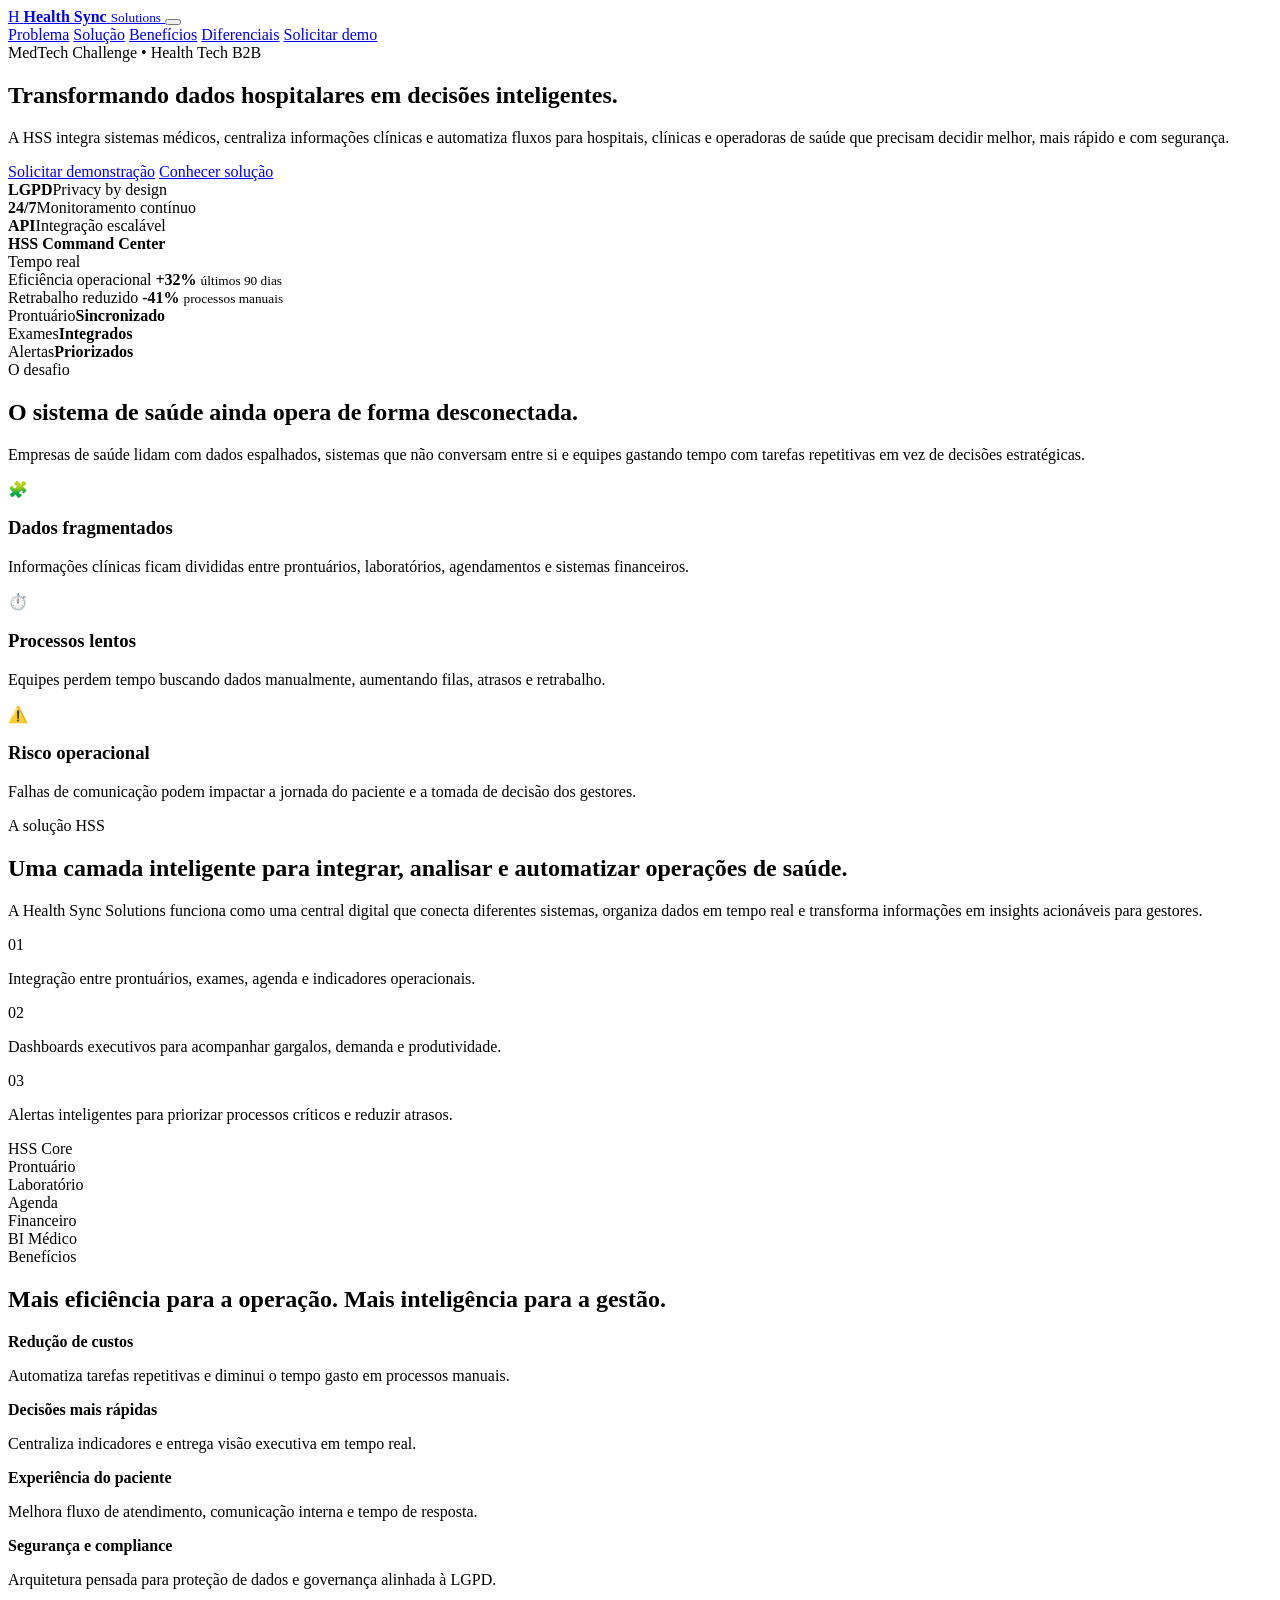
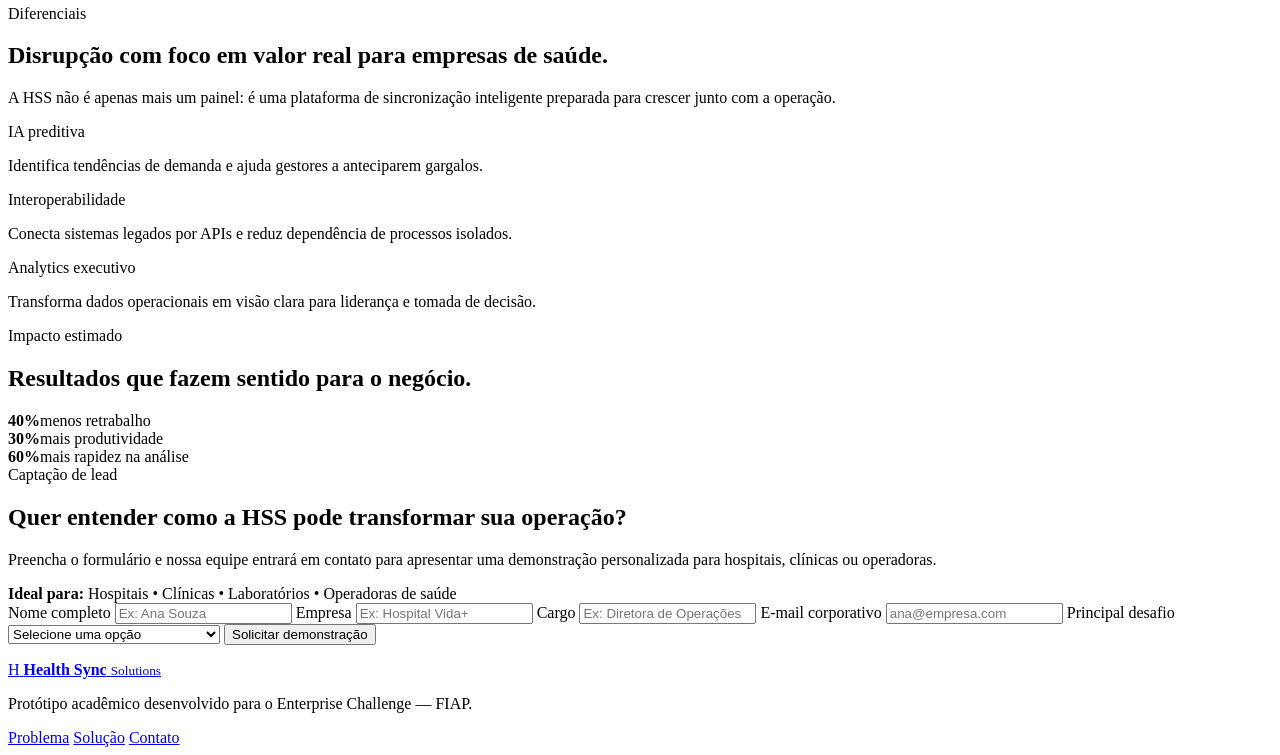
==== index.html @ 5766f13e "Add files via upload" ====
<!DOCTYPE html>
<html lang="pt-BR">
<head>
  <meta charset="UTF-8" />
  <meta name="viewport" content="width=device-width, initial-scale=1.0" />
  <title>Health Sync Solutions | Integração Inteligente para Saúde</title>
  <meta name="description" content="Landing page da Health Sync Solutions, plataforma B2B de integração inteligente de dados hospitalares." />
  <link rel="preconnect" href="https://fonts.googleapis.com">
  <link rel="preconnect" href="https://fonts.gstatic.com" crossorigin>
  <link href="https://fonts.googleapis.com/css2?family=Inter:wght@400;500;600;700;800&display=swap" rel="stylesheet">
  <link rel="stylesheet" href="styles.css" />
</head>

<body>
  <header class="header" id="topo">
    <nav class="navbar container">
      <a class="logo" href="#topo" aria-label="Health Sync Solutions">
        <span class="logo-mark">H</span>
        <span>
          <strong>Health Sync</strong>
          <small>Solutions</small>
        </span>
      </a>

      <button class="menu-button" id="menuButton" aria-label="Abrir menu" aria-expanded="false">
        <span></span><span></span><span></span>
      </button>

      <div class="nav-links" id="navLinks">
        <a href="#problema">Problema</a>
        <a href="#solucao">Solução</a>
        <a href="#beneficios">Benefícios</a>
        <a href="#diferenciais">Diferenciais</a>
        <a href="#contato" class="nav-cta">Solicitar demo</a>
      </div>
    </nav>
  </header>

  <main>
    <section class="hero section">
      <div class="container hero-grid">
        <div class="hero-content reveal">
          <span class="eyebrow">MedTech Challenge • Health Tech B2B</span>
          <h1>Transformando dados hospitalares em decisões inteligentes.</h1>
          <p>
            A HSS integra sistemas médicos, centraliza informações clínicas e automatiza fluxos
            para hospitais, clínicas e operadoras de saúde que precisam decidir melhor, mais rápido
            e com segurança.
          </p>

          <div class="hero-actions">
            <a href="#contato" class="btn btn-primary">Solicitar demonstração</a>
            <a href="#solucao" class="btn btn-secondary">Conhecer solução</a>
          </div>

          <div class="trust-row" aria-label="Indicadores de confiança">
            <div><strong>LGPD</strong><span>Privacy by design</span></div>
            <div><strong>24/7</strong><span>Monitoramento contínuo</span></div>
            <div><strong>API</strong><span>Integração escalável</span></div>
          </div>
        </div>

        <div class="dashboard-card reveal">
          <div class="dashboard-header">
            <div>
              <span class="status-dot"></span>
              <strong>HSS Command Center</strong>
            </div>
            <span class="badge">Tempo real</span>
          </div>

          <div class="metric-grid">
            <article>
              <span>Eficiência operacional</span>
              <strong>+32%</strong>
              <small>últimos 90 dias</small>
            </article>
            <article>
              <span>Retrabalho reduzido</span>
              <strong>-41%</strong>
              <small>processos manuais</small>
            </article>
          </div>

          <div class="chart">
            <span style="height: 45%"></span>
            <span style="height: 62%"></span>
            <span style="height: 50%"></span>
            <span style="height: 76%"></span>
            <span style="height: 68%"></span>
            <span style="height: 88%"></span>
            <span style="height: 95%"></span>
          </div>

          <div class="patient-flow">
            <div><span>Prontuário</span><strong>Sincronizado</strong></div>
            <div><span>Exames</span><strong>Integrados</strong></div>
            <div><span>Alertas</span><strong>Priorizados</strong></div>
          </div>
        </div>
      </div>
    </section>

    <section class="section problem" id="problema">
      <div class="container">
        <div class="section-title reveal">
          <span class="eyebrow">O desafio</span>
          <h2>O sistema de saúde ainda opera de forma desconectada.</h2>
          <p>
            Empresas de saúde lidam com dados espalhados, sistemas que não conversam entre si
            e equipes gastando tempo com tarefas repetitivas em vez de decisões estratégicas.
          </p>
        </div>

        <div class="cards-grid">
          <article class="card reveal">
            <span class="icon">🧩</span>
            <h3>Dados fragmentados</h3>
            <p>Informações clínicas ficam divididas entre prontuários, laboratórios, agendamentos e sistemas financeiros.</p>
          </article>
          <article class="card reveal">
            <span class="icon">⏱️</span>
            <h3>Processos lentos</h3>
            <p>Equipes perdem tempo buscando dados manualmente, aumentando filas, atrasos e retrabalho.</p>
          </article>
          <article class="card reveal">
            <span class="icon">⚠️</span>
            <h3>Risco operacional</h3>
            <p>Falhas de comunicação podem impactar a jornada do paciente e a tomada de decisão dos gestores.</p>
          </article>
        </div>
      </div>
    </section>

    <section class="section solution" id="solucao">
      <div class="container split">
        <div class="reveal">
          <span class="eyebrow">A solução HSS</span>
          <h2>Uma camada inteligente para integrar, analisar e automatizar operações de saúde.</h2>
          <p>
            A Health Sync Solutions funciona como uma central digital que conecta diferentes sistemas,
            organiza dados em tempo real e transforma informações em insights acionáveis para gestores.
          </p>

          <div class="feature-list">
            <div><span>01</span><p>Integração entre prontuários, exames, agenda e indicadores operacionais.</p></div>
            <div><span>02</span><p>Dashboards executivos para acompanhar gargalos, demanda e produtividade.</p></div>
            <div><span>03</span><p>Alertas inteligentes para priorizar processos críticos e reduzir atrasos.</p></div>
          </div>
        </div>

        <div class="system-map reveal">
          <div class="node center">HSS Core</div>
          <div class="node">Prontuário</div>
          <div class="node">Laboratório</div>
          <div class="node">Agenda</div>
          <div class="node">Financeiro</div>
          <div class="node">BI Médico</div>
        </div>
      </div>
    </section>

    <section class="section benefits" id="beneficios">
      <div class="container">
        <div class="section-title reveal">
          <span class="eyebrow">Benefícios</span>
          <h2>Mais eficiência para a operação. Mais inteligência para a gestão.</h2>
        </div>

        <div class="benefit-grid">
          <article class="benefit reveal">
            <strong>Redução de custos</strong>
            <p>Automatiza tarefas repetitivas e diminui o tempo gasto em processos manuais.</p>
          </article>
          <article class="benefit reveal">
            <strong>Decisões mais rápidas</strong>
            <p>Centraliza indicadores e entrega visão executiva em tempo real.</p>
          </article>
          <article class="benefit reveal">
            <strong>Experiência do paciente</strong>
            <p>Melhora fluxo de atendimento, comunicação interna e tempo de resposta.</p>
          </article>
          <article class="benefit reveal">
            <strong>Segurança e compliance</strong>
            <p>Arquitetura pensada para proteção de dados e governança alinhada à LGPD.</p>
          </article>
        </div>
      </div>
    </section>

    <section class="section differentials" id="diferenciais">
      <div class="container">
        <div class="section-title reveal">
          <span class="eyebrow">Diferenciais</span>
          <h2>Disrupção com foco em valor real para empresas de saúde.</h2>
          <p>
            A HSS não é apenas mais um painel: é uma plataforma de sincronização inteligente
            preparada para crescer junto com a operação.
          </p>
        </div>

        <div class="timeline">
          <div class="timeline-item reveal">
            <span>IA preditiva</span>
            <p>Identifica tendências de demanda e ajuda gestores a anteciparem gargalos.</p>
          </div>
          <div class="timeline-item reveal">
            <span>Interoperabilidade</span>
            <p>Conecta sistemas legados por APIs e reduz dependência de processos isolados.</p>
          </div>
          <div class="timeline-item reveal">
            <span>Analytics executivo</span>
            <p>Transforma dados operacionais em visão clara para liderança e tomada de decisão.</p>
          </div>
        </div>
      </div>
    </section>

    <section class="section impact">
      <div class="container impact-box reveal">
        <div>
          <span class="eyebrow">Impacto estimado</span>
          <h2>Resultados que fazem sentido para o negócio.</h2>
        </div>
        <div class="impact-numbers">
          <div><strong>40%</strong><span>menos retrabalho</span></div>
          <div><strong>30%</strong><span>mais produtividade</span></div>
          <div><strong>60%</strong><span>mais rapidez na análise</span></div>
        </div>
      </div>
    </section>

    <section class="section contact" id="contato">
      <div class="container contact-grid">
        <div class="reveal">
          <span class="eyebrow">Captação de lead</span>
          <h2>Quer entender como a HSS pode transformar sua operação?</h2>
          <p>
            Preencha o formulário e nossa equipe entrará em contato para apresentar uma demonstração
            personalizada para hospitais, clínicas ou operadoras.
          </p>

          <div class="contact-note">
            <strong>Ideal para:</strong>
            <span>Hospitais • Clínicas • Laboratórios • Operadoras de saúde</span>
          </div>
        </div>

        <form class="lead-form reveal" id="leadForm">
          <label>
            Nome completo
            <input type="text" name="nome" placeholder="Ex: Ana Souza" required>
          </label>

          <label>
            Empresa
            <input type="text" name="empresa" placeholder="Ex: Hospital Vida+" required>
          </label>

          <label>
            Cargo
            <input type="text" name="cargo" placeholder="Ex: Diretora de Operações" required>
          </label>

          <label>
            E-mail corporativo
            <input type="email" name="email" placeholder="ana@empresa.com" required>
          </label>

          <label>
            Principal desafio
            <select name="desafio" required>
              <option value="">Selecione uma opção</option>
              <option>Integrar sistemas</option>
              <option>Reduzir retrabalho</option>
              <option>Melhorar indicadores</option>
              <option>Aumentar eficiência operacional</option>
            </select>
          </label>

          <button type="submit" class="btn btn-primary form-button">Solicitar demonstração</button>
          <p class="form-feedback" id="formFeedback" role="status"></p>
        </form>
      </div>
    </section>
  </main>

  <footer class="footer">
    <div class="container footer-grid">
      <a class="logo" href="#topo">
        <span class="logo-mark">H</span>
        <span>
          <strong>Health Sync</strong>
          <small>Solutions</small>
        </span>
      </a>
      <p>Protótipo acadêmico desenvolvido para o Enterprise Challenge — FIAP.</p>
      <div class="footer-links">
        <a href="#problema">Problema</a>
        <a href="#solucao">Solução</a>
        <a href="#contato">Contato</a>
      </div>
    </div>
  </footer>

  <script src="script.js"></script>
</body>
</html>
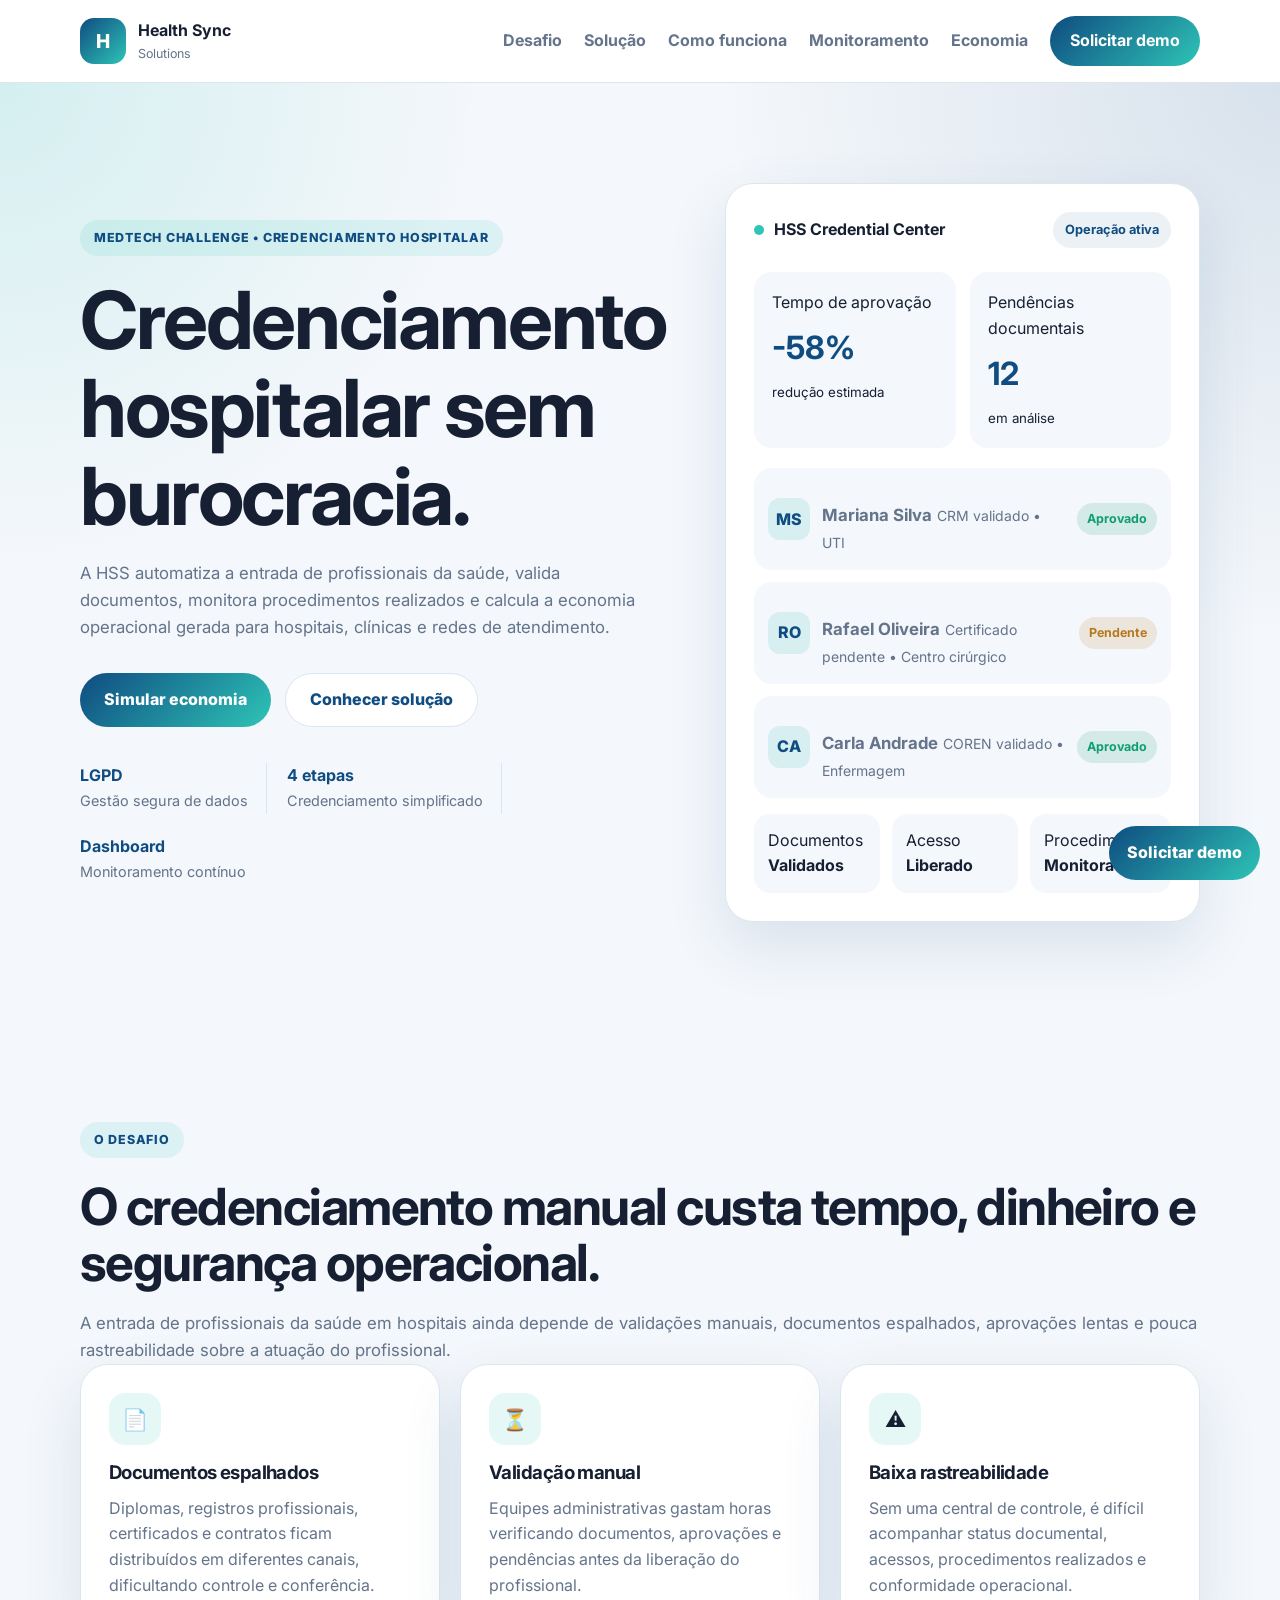
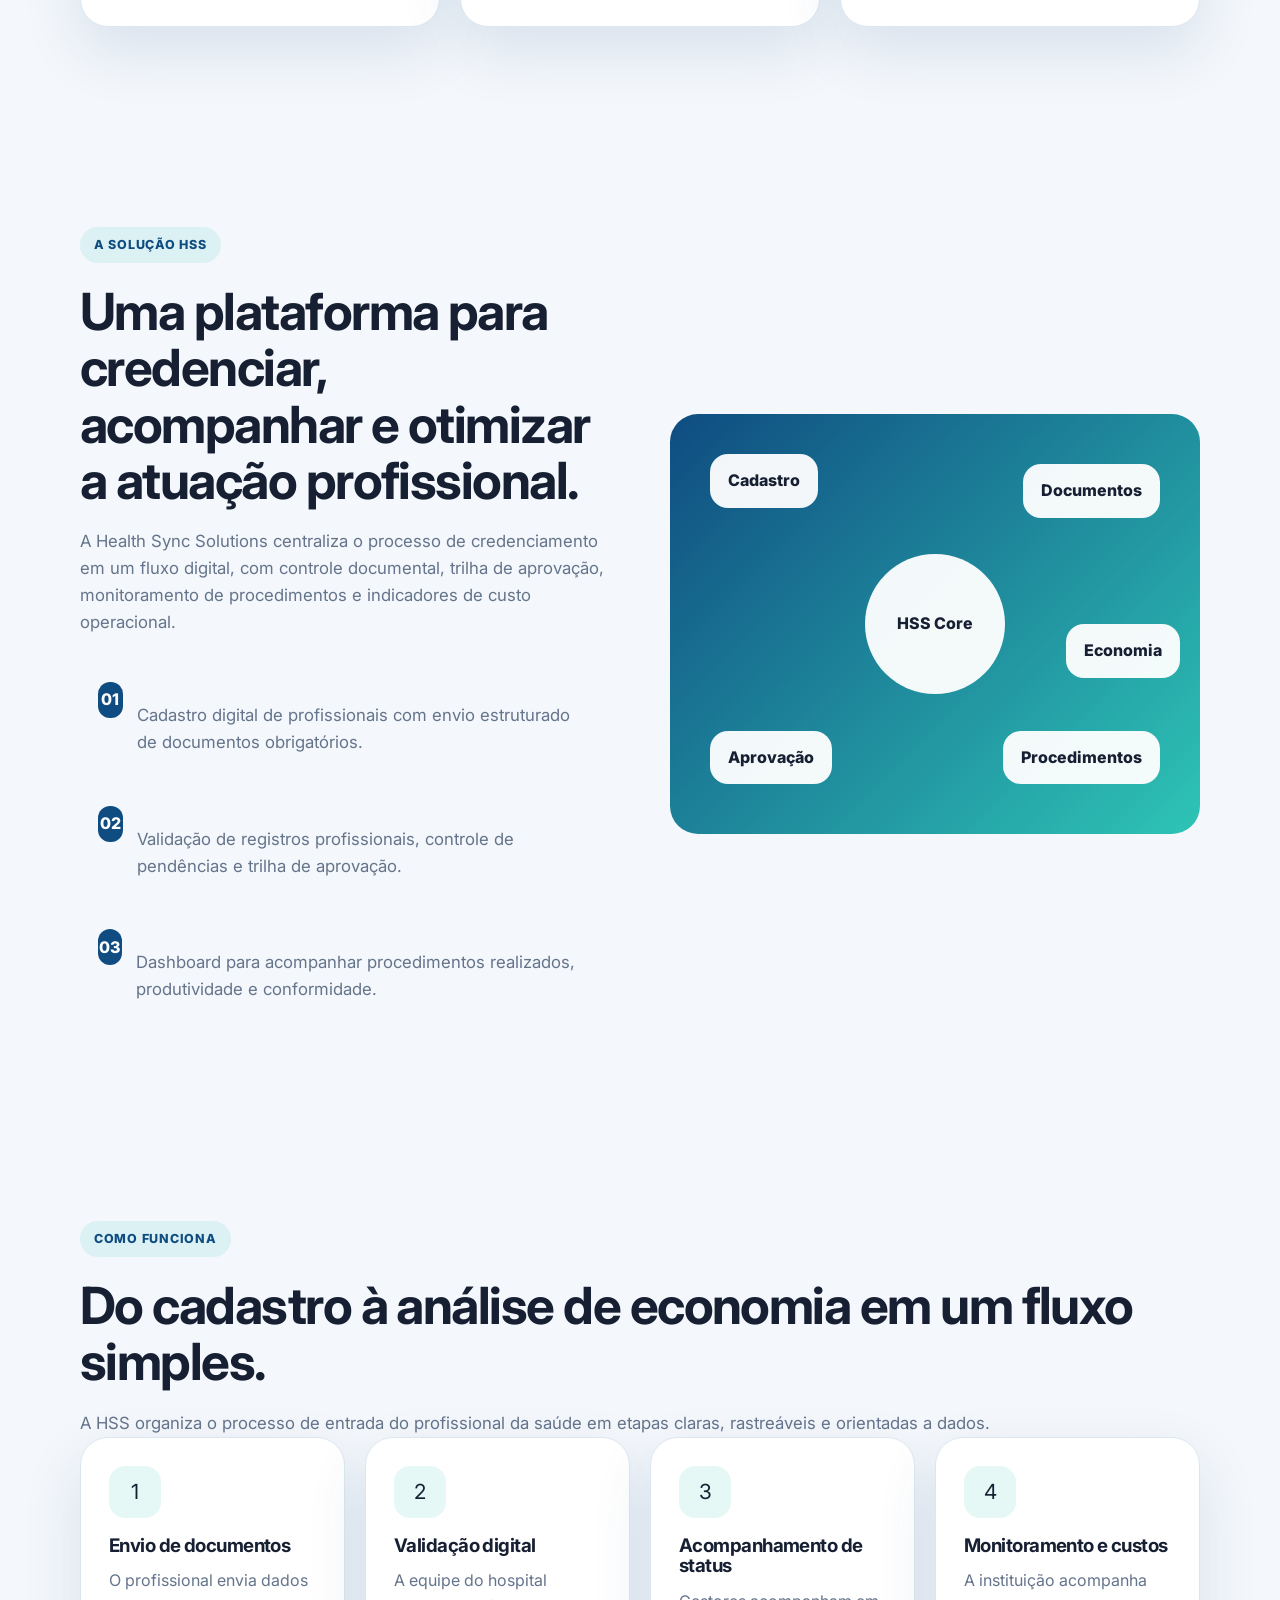
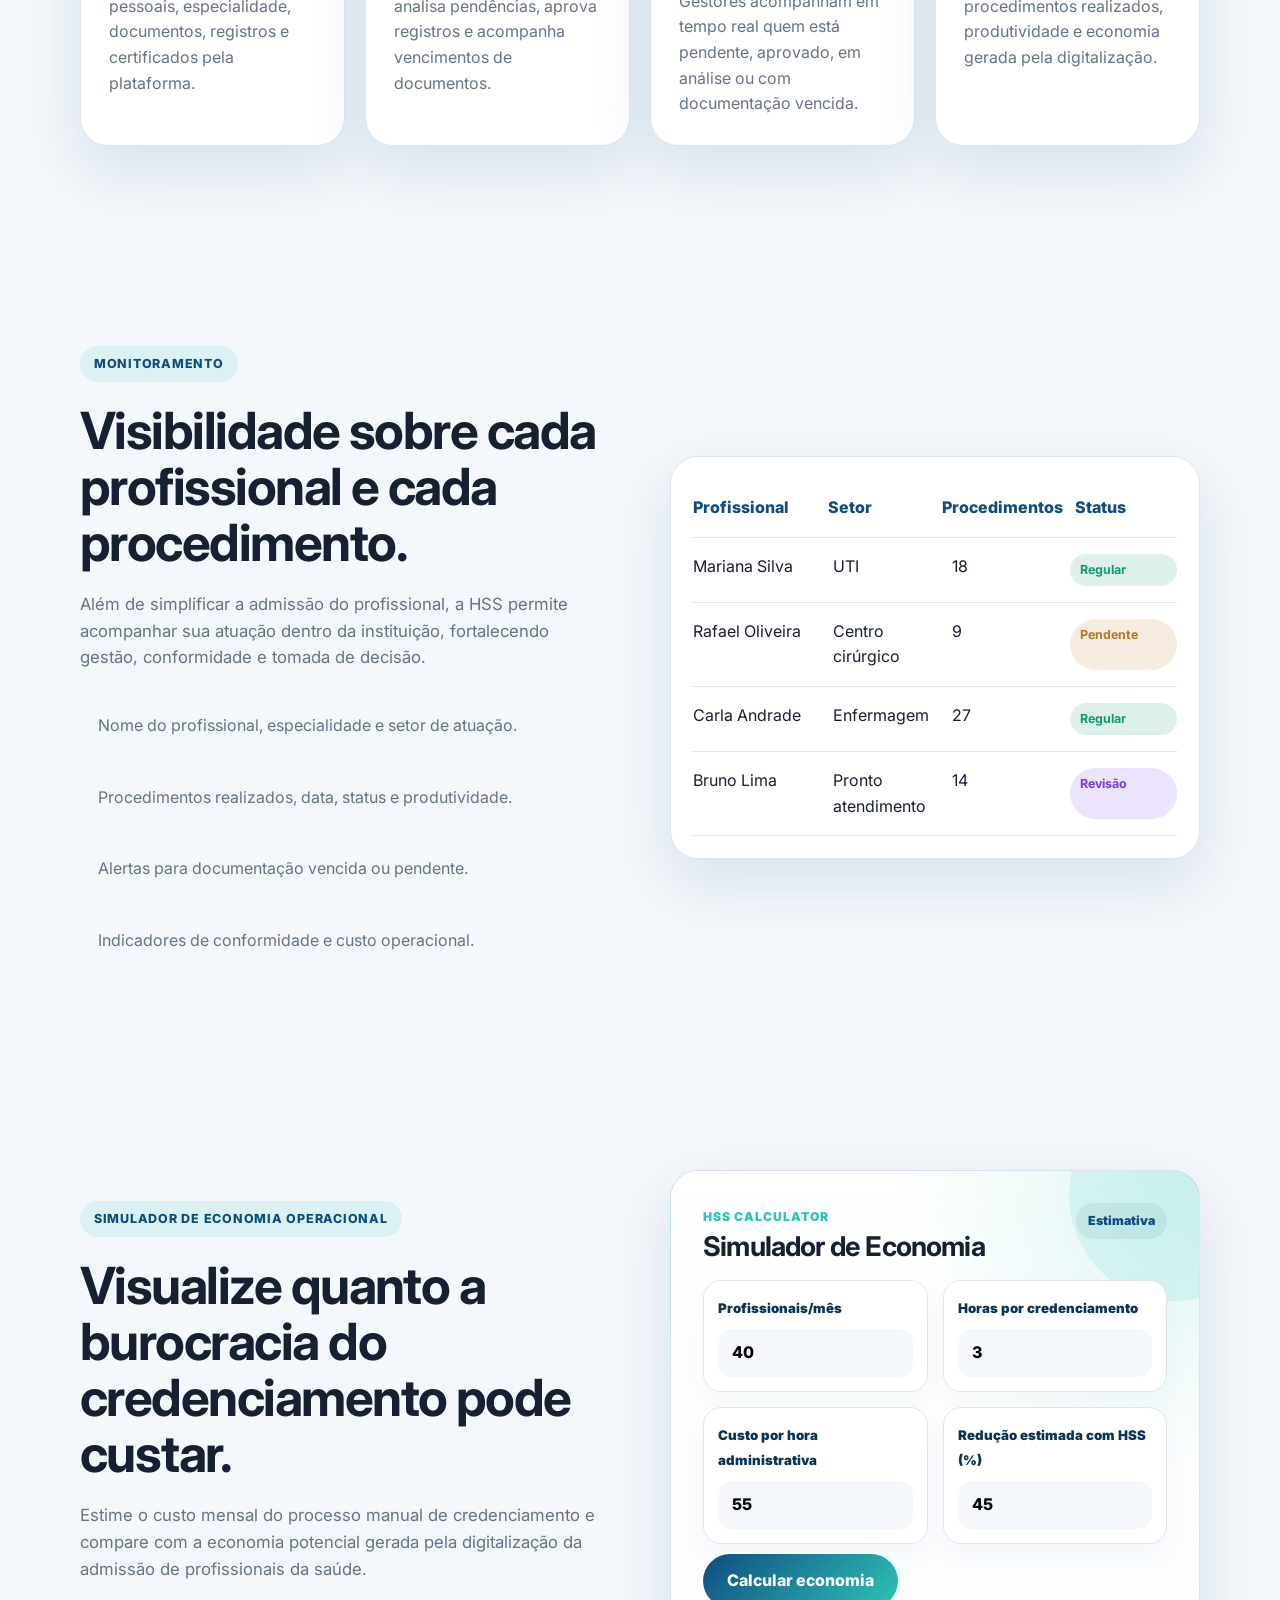
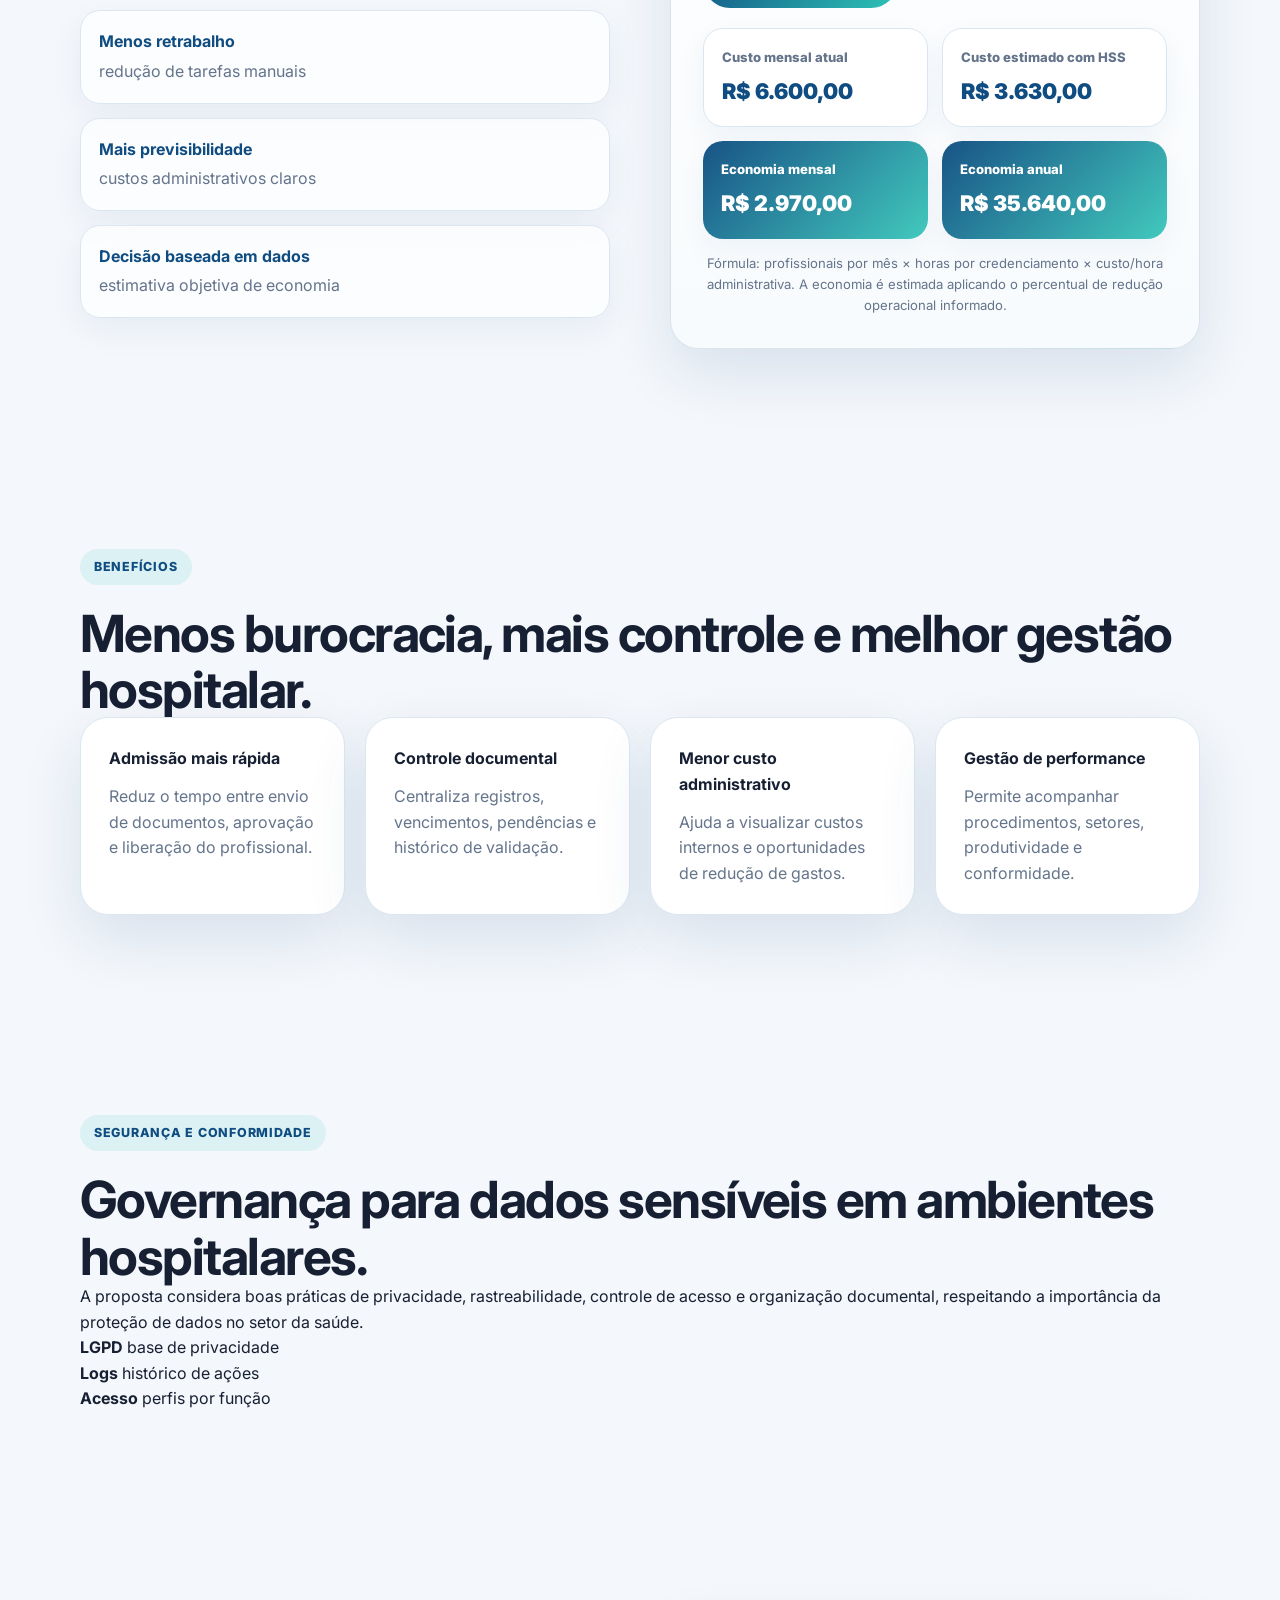
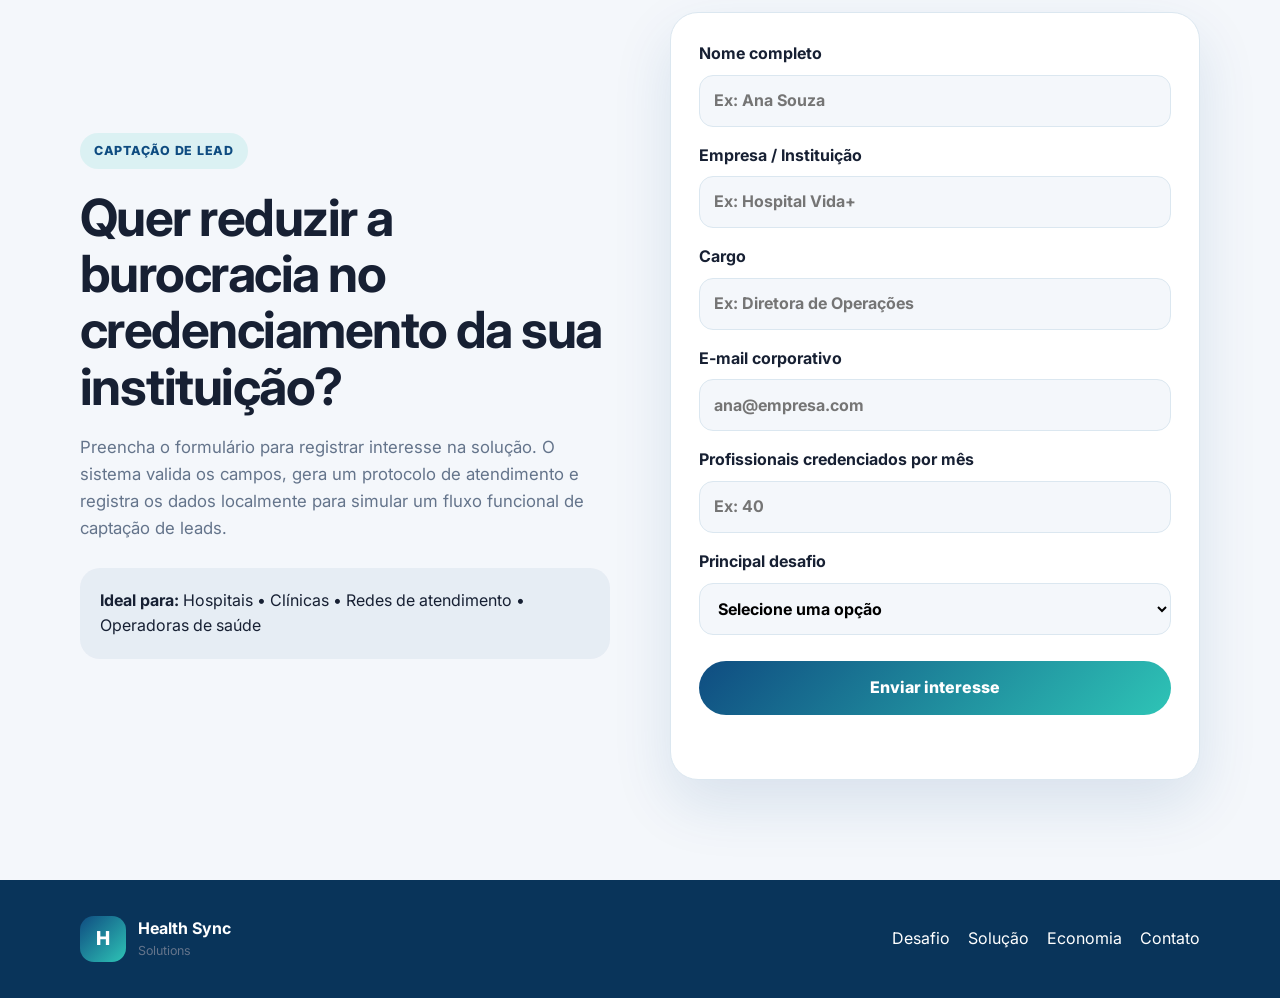
==== commit 09caf8d1: "Add files via upload" ====
--- a/index.html
+++ b/index.html
@@ -3,283 +3,610 @@
 <head>
   <meta charset="UTF-8" />
   <meta name="viewport" content="width=device-width, initial-scale=1.0" />
-  <title>Health Sync Solutions | Integração Inteligente para Saúde</title>
-  <meta name="description" content="Landing page da Health Sync Solutions, plataforma B2B de integração inteligente de dados hospitalares." />
-  <link rel="preconnect" href="https://fonts.googleapis.com">
-  <link rel="preconnect" href="https://fonts.gstatic.com" crossorigin>
-  <link href="https://fonts.googleapis.com/css2?family=Inter:wght@400;500;600;700;800&display=swap" rel="stylesheet">
-  <link rel="stylesheet" href="styles.css" />
+
+  <title>Health Sync Solutions | Credenciamento Hospitalar Inteligente</title>
+
+  <meta
+    name="description"
+    content="A HSS automatiza o credenciamento de profissionais da saúde, valida documentos, monitora procedimentos e reduz custos operacionais para hospitais e clínicas."
+  />
+
+  <link rel="preconnect" href="https://fonts.googleapis.com" />
+  <link rel="preconnect" href="https://fonts.gstatic.com" crossorigin />
+
+  <link
+    href="https://fonts.googleapis.com/css2?family=Inter:wght@400;500;600;700;800&display=swap"
+    rel="stylesheet"
+  />
+
+  <link rel="stylesheet" href="./styles.css" />
 </head>
 
 <body>
+  
   <header class="header" id="topo">
-    <nav class="navbar container">
-      <a class="logo" href="#topo" aria-label="Health Sync Solutions">
-        <span class="logo-mark">H</span>
+    <nav class="navbar container" aria-label="Navegação principal">
+      <a class="logo" href="#topo" aria-label="Health Sync Solutions - início">
+        <span class="logo-mark" aria-hidden="true">H</span>
         <span>
           <strong>Health Sync</strong>
           <small>Solutions</small>
         </span>
       </a>
 
-      <button class="menu-button" id="menuButton" aria-label="Abrir menu" aria-expanded="false">
-        <span></span><span></span><span></span>
+      <button
+        class="menu-button"
+        id="menuButton"
+        aria-label="Abrir menu de navegação"
+        aria-expanded="false"
+        aria-controls="navLinks"
+      >
+        <span></span>
+        <span></span>
+        <span></span>
       </button>
 
       <div class="nav-links" id="navLinks">
-        <a href="#problema">Problema</a>
+        <a href="#desafio">Desafio</a>
         <a href="#solucao">Solução</a>
-        <a href="#beneficios">Benefícios</a>
-        <a href="#diferenciais">Diferenciais</a>
+        <a href="#funcionamento">Como funciona</a>
+        <a href="#monitoramento">Monitoramento</a>
+        <a href="#economia">Economia</a>
         <a href="#contato" class="nav-cta">Solicitar demo</a>
       </div>
     </nav>
   </header>
 
-  <main>
-    <section class="hero section">
+  <main id="conteudo">
+    <section class="hero section" aria-labelledby="hero-title">
       <div class="container hero-grid">
         <div class="hero-content reveal">
-          <span class="eyebrow">MedTech Challenge • Health Tech B2B</span>
-          <h1>Transformando dados hospitalares em decisões inteligentes.</h1>
-          <p>
-            A HSS integra sistemas médicos, centraliza informações clínicas e automatiza fluxos
-            para hospitais, clínicas e operadoras de saúde que precisam decidir melhor, mais rápido
-            e com segurança.
+          <span class="eyebrow">MedTech Challenge • Credenciamento Hospitalar</span>
+
+          <h1 id="hero-title">Credenciamento hospitalar sem burocracia.</h1>
+
+          <p>
+            A HSS automatiza a entrada de profissionais da saúde, valida documentos,
+            monitora procedimentos realizados e calcula a economia operacional gerada
+            para hospitais, clínicas e redes de atendimento.
           </p>
 
           <div class="hero-actions">
-            <a href="#contato" class="btn btn-primary">Solicitar demonstração</a>
+            <a href="#economia" class="btn btn-primary">Simular economia</a>
             <a href="#solucao" class="btn btn-secondary">Conhecer solução</a>
           </div>
 
-          <div class="trust-row" aria-label="Indicadores de confiança">
-            <div><strong>LGPD</strong><span>Privacy by design</span></div>
-            <div><strong>24/7</strong><span>Monitoramento contínuo</span></div>
-            <div><strong>API</strong><span>Integração escalável</span></div>
-          </div>
-        </div>
-
-        <div class="dashboard-card reveal">
+          <div class="trust-row" aria-label="Principais pilares da solução">
+            <div>
+              <strong>LGPD</strong>
+              <span>Gestão segura de dados</span>
+            </div>
+
+            <div>
+              <strong>4 etapas</strong>
+              <span>Credenciamento simplificado</span>
+            </div>
+
+            <div>
+              <strong>Dashboard</strong>
+              <span>Monitoramento contínuo</span>
+            </div>
+          </div>
+        </div>
+
+        <aside class="dashboard-card reveal" aria-label="Painel demonstrativo da plataforma HSS">
           <div class="dashboard-header">
             <div>
-              <span class="status-dot"></span>
-              <strong>HSS Command Center</strong>
-            </div>
-            <span class="badge">Tempo real</span>
+              <span class="status-dot" aria-hidden="true"></span>
+              <strong>HSS Credential Center</strong>
+            </div>
+
+            <span class="badge">Operação ativa</span>
           </div>
 
           <div class="metric-grid">
             <article>
-              <span>Eficiência operacional</span>
-              <strong>+32%</strong>
-              <small>últimos 90 dias</small>
+              <span>Tempo de aprovação</span>
+              <strong>-58%</strong>
+              <small>redução estimada</small>
             </article>
+
             <article>
-              <span>Retrabalho reduzido</span>
-              <strong>-41%</strong>
-              <small>processos manuais</small>
+              <span>Pendências documentais</span>
+              <strong>12</strong>
+              <small>em análise</small>
             </article>
           </div>
 
-          <div class="chart">
-            <span style="height: 45%"></span>
-            <span style="height: 62%"></span>
-            <span style="height: 50%"></span>
-            <span style="height: 76%"></span>
-            <span style="height: 68%"></span>
-            <span style="height: 88%"></span>
-            <span style="height: 95%"></span>
+          <div class="credential-list" aria-label="Status de credenciamento">
+            <div>
+              <span class="avatar">MS</span>
+              <p>
+                <strong>Mariana Silva</strong>
+                <small>CRM validado • UTI</small>
+              </p>
+              <b class="status approved">Aprovado</b>
+            </div>
+
+            <div>
+              <span class="avatar">RO</span>
+              <p>
+                <strong>Rafael Oliveira</strong>
+                <small>Certificado pendente • Centro cirúrgico</small>
+              </p>
+              <b class="status pending">Pendente</b>
+            </div>
+
+            <div>
+              <span class="avatar">CA</span>
+              <p>
+                <strong>Carla Andrade</strong>
+                <small>COREN validado • Enfermagem</small>
+              </p>
+              <b class="status approved">Aprovado</b>
+            </div>
           </div>
 
           <div class="patient-flow">
-            <div><span>Prontuário</span><strong>Sincronizado</strong></div>
-            <div><span>Exames</span><strong>Integrados</strong></div>
-            <div><span>Alertas</span><strong>Priorizados</strong></div>
-          </div>
-        </div>
-      </div>
-    </section>
-
-    <section class="section problem" id="problema">
+            <div>
+              <span>Documentos</span>
+              <strong>Validados</strong>
+            </div>
+
+            <div>
+              <span>Acesso</span>
+              <strong>Liberado</strong>
+            </div>
+
+            <div>
+              <span>Procedimentos</span>
+              <strong>Monitorados</strong>
+            </div>
+          </div>
+        </aside>
+      </div>
+    </section>
+
+    <section class="section problem" id="desafio" aria-labelledby="desafio-title">
       <div class="container">
         <div class="section-title reveal">
           <span class="eyebrow">O desafio</span>
-          <h2>O sistema de saúde ainda opera de forma desconectada.</h2>
-          <p>
-            Empresas de saúde lidam com dados espalhados, sistemas que não conversam entre si
-            e equipes gastando tempo com tarefas repetitivas em vez de decisões estratégicas.
+
+          <h2 id="desafio-title">
+            O credenciamento manual custa tempo, dinheiro e segurança operacional.
+          </h2>
+
+          <p>
+            A entrada de profissionais da saúde em hospitais ainda depende de validações
+            manuais, documentos espalhados, aprovações lentas e pouca rastreabilidade
+            sobre a atuação do profissional.
           </p>
         </div>
 
         <div class="cards-grid">
           <article class="card reveal">
-            <span class="icon">🧩</span>
-            <h3>Dados fragmentados</h3>
-            <p>Informações clínicas ficam divididas entre prontuários, laboratórios, agendamentos e sistemas financeiros.</p>
-          </article>
+            <span class="icon" aria-hidden="true">📄</span>
+            <h3>Documentos espalhados</h3>
+            <p>
+              Diplomas, registros profissionais, certificados e contratos ficam distribuídos
+              em diferentes canais, dificultando controle e conferência.
+            </p>
+          </article>
+
           <article class="card reveal">
-            <span class="icon">⏱️</span>
-            <h3>Processos lentos</h3>
-            <p>Equipes perdem tempo buscando dados manualmente, aumentando filas, atrasos e retrabalho.</p>
-          </article>
+            <span class="icon" aria-hidden="true">⏳</span>
+            <h3>Validação manual</h3>
+            <p>
+              Equipes administrativas gastam horas verificando documentos, aprovações e
+              pendências antes da liberação do profissional.
+            </p>
+          </article>
+
           <article class="card reveal">
-            <span class="icon">⚠️</span>
-            <h3>Risco operacional</h3>
-            <p>Falhas de comunicação podem impactar a jornada do paciente e a tomada de decisão dos gestores.</p>
-          </article>
-        </div>
-      </div>
-    </section>
-
-    <section class="section solution" id="solucao">
+            <span class="icon" aria-hidden="true">⚠️</span>
+            <h3>Baixa rastreabilidade</h3>
+            <p>
+              Sem uma central de controle, é difícil acompanhar status documental,
+              acessos, procedimentos realizados e conformidade operacional.
+            </p>
+          </article>
+        </div>
+      </div>
+    </section>
+
+    <section class="section solution" id="solucao" aria-labelledby="solucao-title">
       <div class="container split">
         <div class="reveal">
           <span class="eyebrow">A solução HSS</span>
-          <h2>Uma camada inteligente para integrar, analisar e automatizar operações de saúde.</h2>
-          <p>
-            A Health Sync Solutions funciona como uma central digital que conecta diferentes sistemas,
-            organiza dados em tempo real e transforma informações em insights acionáveis para gestores.
+
+          <h2 id="solucao-title">
+            Uma plataforma para credenciar, acompanhar e otimizar a atuação profissional.
+          </h2>
+
+          <p>
+            A Health Sync Solutions centraliza o processo de credenciamento em um fluxo
+            digital, com controle documental, trilha de aprovação, monitoramento de
+            procedimentos e indicadores de custo operacional.
           </p>
 
           <div class="feature-list">
-            <div><span>01</span><p>Integração entre prontuários, exames, agenda e indicadores operacionais.</p></div>
-            <div><span>02</span><p>Dashboards executivos para acompanhar gargalos, demanda e produtividade.</p></div>
-            <div><span>03</span><p>Alertas inteligentes para priorizar processos críticos e reduzir atrasos.</p></div>
-          </div>
-        </div>
-
-        <div class="system-map reveal">
+            <div>
+              <span>01</span>
+              <p>Cadastro digital de profissionais com envio estruturado de documentos obrigatórios.</p>
+            </div>
+
+            <div>
+              <span>02</span>
+              <p>Validação de registros profissionais, controle de pendências e trilha de aprovação.</p>
+            </div>
+
+            <div>
+              <span>03</span>
+              <p>Dashboard para acompanhar procedimentos realizados, produtividade e conformidade.</p>
+            </div>
+          </div>
+        </div>
+
+        <div class="system-map reveal" aria-label="Mapa visual dos módulos da plataforma">
           <div class="node center">HSS Core</div>
-          <div class="node">Prontuário</div>
-          <div class="node">Laboratório</div>
-          <div class="node">Agenda</div>
-          <div class="node">Financeiro</div>
-          <div class="node">BI Médico</div>
-        </div>
-      </div>
-    </section>
-
-    <section class="section benefits" id="beneficios">
+          <div class="node">Cadastro</div>
+          <div class="node">Documentos</div>
+          <div class="node">Aprovação</div>
+          <div class="node">Procedimentos</div>
+          <div class="node">Economia</div>
+        </div>
+      </div>
+    </section>
+
+    <section class="section how" id="funcionamento" aria-labelledby="funcionamento-title">
+      <div class="container">
+        <div class="section-title reveal">
+          <span class="eyebrow">Como funciona</span>
+
+          <h2 id="funcionamento-title">
+            Do cadastro à análise de economia em um fluxo simples.
+          </h2>
+
+          <p>
+            A HSS organiza o processo de entrada do profissional da saúde em etapas claras,
+            rastreáveis e orientadas a dados.
+          </p>
+        </div>
+
+        <div class="steps-grid">
+          <article class="step reveal">
+            <span>1</span>
+            <h3>Envio de documentos</h3>
+            <p>
+              O profissional envia dados pessoais, especialidade, documentos, registros
+              e certificados pela plataforma.
+            </p>
+          </article>
+
+          <article class="step reveal">
+            <span>2</span>
+            <h3>Validação digital</h3>
+            <p>
+              A equipe do hospital analisa pendências, aprova registros e acompanha
+              vencimentos de documentos.
+            </p>
+          </article>
+
+          <article class="step reveal">
+            <span>3</span>
+            <h3>Acompanhamento de status</h3>
+            <p>
+              Gestores acompanham em tempo real quem está pendente, aprovado, em análise
+              ou com documentação vencida.
+            </p>
+          </article>
+
+          <article class="step reveal">
+            <span>4</span>
+            <h3>Monitoramento e custos</h3>
+            <p>
+              A instituição acompanha procedimentos realizados, produtividade e economia
+              gerada pela digitalização.
+            </p>
+          </article>
+        </div>
+      </div>
+    </section>
+
+    <section class="section monitoring" id="monitoramento" aria-labelledby="monitoramento-title">
+      <div class="container monitoring-grid">
+        <div class="reveal">
+          <span class="eyebrow">Monitoramento</span>
+
+          <h2 id="monitoramento-title">
+            Visibilidade sobre cada profissional e cada procedimento.
+          </h2>
+
+          <p>
+            Além de simplificar a admissão do profissional, a HSS permite acompanhar sua
+            atuação dentro da instituição, fortalecendo gestão, conformidade e tomada de decisão.
+          </p>
+
+          <ul class="check-list">
+            <li>Nome do profissional, especialidade e setor de atuação.</li>
+            <li>Procedimentos realizados, data, status e produtividade.</li>
+            <li>Alertas para documentação vencida ou pendente.</li>
+            <li>Indicadores de conformidade e custo operacional.</li>
+          </ul>
+        </div>
+
+        <div class="procedure-table reveal" role="region" aria-label="Tabela demonstrativa de procedimentos monitorados">
+          <div class="table-row table-head">
+            <span>Profissional</span>
+            <span>Setor</span>
+            <span>Procedimentos</span>
+            <span>Status</span>
+          </div>
+
+          <div class="table-row">
+            <span>Mariana Silva</span>
+            <span>UTI</span>
+            <span>18</span>
+            <b class="status approved">Regular</b>
+          </div>
+
+          <div class="table-row">
+            <span>Rafael Oliveira</span>
+            <span>Centro cirúrgico</span>
+            <span>9</span>
+            <b class="status pending">Pendente</b>
+          </div>
+
+          <div class="table-row">
+            <span>Carla Andrade</span>
+            <span>Enfermagem</span>
+            <span>27</span>
+            <b class="status approved">Regular</b>
+          </div>
+
+          <div class="table-row">
+            <span>Bruno Lima</span>
+            <span>Pronto atendimento</span>
+            <span>14</span>
+            <b class="status review">Revisão</b>
+          </div>
+        </div>
+      </div>
+    </section>
+
+    <section class="section economy" id="economia" aria-labelledby="economia-title">
+      <div class="container economy-grid">
+        <div class="economy-content reveal">
+          <span class="eyebrow">Simulador de economia operacional</span>
+
+          <h2 id="economia-title">
+            Visualize quanto a burocracia do credenciamento pode custar.
+          </h2>
+
+          <p>
+            Estime o custo mensal do processo manual de credenciamento e compare com a
+            economia potencial gerada pela digitalização da admissão de profissionais da saúde.
+          </p>
+
+          <div class="economy-highlights">
+            <div>
+              <strong>Menos retrabalho</strong>
+              <span>redução de tarefas manuais</span>
+            </div>
+
+            <div>
+              <strong>Mais previsibilidade</strong>
+              <span>custos administrativos claros</span>
+            </div>
+
+            <div>
+              <strong>Decisão baseada em dados</strong>
+              <span>estimativa objetiva de economia</span>
+            </div>
+          </div>
+        </div>
+
+        <form
+          class="calculator-card premium-calculator reveal"
+          id="calculatorForm"
+          aria-label="Simulador de economia operacional"
+        >
+          <div class="calculator-header">
+            <div>
+              <span class="calculator-kicker">HSS Calculator</span>
+              <h3>Simulador de Economia</h3>
+            </div>
+
+            <span class="calculator-badge">Estimativa</span>
+          </div>
+
+          <div class="calculator-grid">
+            <label for="professionals">
+              <span>Profissionais/mês</span>
+              <input type="number" id="professionals" min="1" value="40" required />
+            </label>
+
+            <label for="hours">
+              <span>Horas por credenciamento</span>
+              <input type="number" id="hours" min="1" step="0.5" value="3" required />
+            </label>
+
+            <label for="hourCost">
+              <span>Custo por hora administrativa</span>
+              <input type="number" id="hourCost" min="1" step="1" value="55" required />
+            </label>
+
+            <label for="reduction">
+              <span>Redução estimada com HSS (%)</span>
+              <input type="number" id="reduction" min="1" max="90" value="45" required />
+            </label>
+          </div>
+
+          <button type="submit" class="btn btn-primary form-button">
+            Calcular economia
+          </button>
+
+          <div class="results" id="calculatorResults" aria-live="polite">
+            <div class="result-card">
+              <span>Custo mensal atual</span>
+              <strong id="currentCost">R$ 6.600,00</strong>
+            </div>
+
+            <div class="result-card">
+              <span>Custo estimado com HSS</span>
+              <strong id="newCost">R$ 3.630,00</strong>
+            </div>
+
+            <div class="result-card highlight-result">
+              <span>Economia mensal</span>
+              <strong id="monthlySaving">R$ 2.970,00</strong>
+            </div>
+
+            <div class="result-card highlight-result">
+              <span>Economia anual</span>
+              <strong id="annualSaving">R$ 35.640,00</strong>
+            </div>
+          </div>
+
+          <p class="calculator-note">
+            Fórmula: profissionais por mês × horas por credenciamento × custo/hora administrativa.
+            A economia é estimada aplicando o percentual de redução operacional informado.
+          </p>
+        </form>
+      </div>
+    </section>
+
+    <section class="section benefits" id="beneficios" aria-labelledby="beneficios-title">
       <div class="container">
         <div class="section-title reveal">
           <span class="eyebrow">Benefícios</span>
-          <h2>Mais eficiência para a operação. Mais inteligência para a gestão.</h2>
+
+          <h2 id="beneficios-title">
+            Menos burocracia, mais controle e melhor gestão hospitalar.
+          </h2>
         </div>
 
         <div class="benefit-grid">
           <article class="benefit reveal">
-            <strong>Redução de custos</strong>
-            <p>Automatiza tarefas repetitivas e diminui o tempo gasto em processos manuais.</p>
-          </article>
+            <strong>Admissão mais rápida</strong>
+            <p>Reduz o tempo entre envio de documentos, aprovação e liberação do profissional.</p>
+          </article>
+
           <article class="benefit reveal">
-            <strong>Decisões mais rápidas</strong>
-            <p>Centraliza indicadores e entrega visão executiva em tempo real.</p>
-          </article>
+            <strong>Controle documental</strong>
+            <p>Centraliza registros, vencimentos, pendências e histórico de validação.</p>
+          </article>
+
           <article class="benefit reveal">
-            <strong>Experiência do paciente</strong>
-            <p>Melhora fluxo de atendimento, comunicação interna e tempo de resposta.</p>
-          </article>
+            <strong>Menor custo administrativo</strong>
+            <p>Ajuda a visualizar custos internos e oportunidades de redução de gastos.</p>
+          </article>
+
           <article class="benefit reveal">
-            <strong>Segurança e compliance</strong>
-            <p>Arquitetura pensada para proteção de dados e governança alinhada à LGPD.</p>
-          </article>
-        </div>
-      </div>
-    </section>
-
-    <section class="section differentials" id="diferenciais">
-      <div class="container">
-        <div class="section-title reveal">
-          <span class="eyebrow">Diferenciais</span>
-          <h2>Disrupção com foco em valor real para empresas de saúde.</h2>
-          <p>
-            A HSS não é apenas mais um painel: é uma plataforma de sincronização inteligente
-            preparada para crescer junto com a operação.
-          </p>
-        </div>
-
-        <div class="timeline">
-          <div class="timeline-item reveal">
-            <span>IA preditiva</span>
-            <p>Identifica tendências de demanda e ajuda gestores a anteciparem gargalos.</p>
-          </div>
-          <div class="timeline-item reveal">
-            <span>Interoperabilidade</span>
-            <p>Conecta sistemas legados por APIs e reduz dependência de processos isolados.</p>
-          </div>
-          <div class="timeline-item reveal">
-            <span>Analytics executivo</span>
-            <p>Transforma dados operacionais em visão clara para liderança e tomada de decisão.</p>
-          </div>
-        </div>
-      </div>
-    </section>
-
-    <section class="section impact">
+            <strong>Gestão de performance</strong>
+            <p>Permite acompanhar procedimentos, setores, produtividade e conformidade.</p>
+          </article>
+        </div>
+      </div>
+    </section>
+
+    <section class="section security" aria-labelledby="security-title">
       <div class="container impact-box reveal">
         <div>
-          <span class="eyebrow">Impacto estimado</span>
-          <h2>Resultados que fazem sentido para o negócio.</h2>
-        </div>
+          <span class="eyebrow">Segurança e conformidade</span>
+
+          <h2 id="security-title">
+            Governança para dados sensíveis em ambientes hospitalares.
+          </h2>
+
+          <p>
+            A proposta considera boas práticas de privacidade, rastreabilidade, controle de acesso
+            e organização documental, respeitando a importância da proteção de dados no setor da saúde.
+          </p>
+        </div>
+
         <div class="impact-numbers">
-          <div><strong>40%</strong><span>menos retrabalho</span></div>
-          <div><strong>30%</strong><span>mais produtividade</span></div>
-          <div><strong>60%</strong><span>mais rapidez na análise</span></div>
-        </div>
-      </div>
-    </section>
-
-    <section class="section contact" id="contato">
+          <div>
+            <strong>LGPD</strong>
+            <span>base de privacidade</span>
+          </div>
+
+          <div>
+            <strong>Logs</strong>
+            <span>histórico de ações</span>
+          </div>
+
+          <div>
+            <strong>Acesso</strong>
+            <span>perfis por função</span>
+          </div>
+        </div>
+      </div>
+    </section>
+
+    <section class="section contact" id="contato" aria-labelledby="contato-title">
       <div class="container contact-grid">
         <div class="reveal">
           <span class="eyebrow">Captação de lead</span>
-          <h2>Quer entender como a HSS pode transformar sua operação?</h2>
-          <p>
-            Preencha o formulário e nossa equipe entrará em contato para apresentar uma demonstração
-            personalizada para hospitais, clínicas ou operadoras.
+
+          <h2 id="contato-title">
+            Quer reduzir a burocracia no credenciamento da sua instituição?
+          </h2>
+
+          <p>
+            Preencha o formulário para registrar interesse na solução. O sistema valida os campos,
+            gera um protocolo de atendimento e registra os dados localmente para simular um fluxo
+            funcional de captação de leads.
           </p>
 
           <div class="contact-note">
             <strong>Ideal para:</strong>
-            <span>Hospitais • Clínicas • Laboratórios • Operadoras de saúde</span>
-          </div>
-        </div>
-
-        <form class="lead-form reveal" id="leadForm">
-          <label>
+            <span>Hospitais • Clínicas • Redes de atendimento • Operadoras de saúde</span>
+          </div>
+        </div>
+
+        <form class="lead-form reveal" id="leadForm" novalidate>
+          <label for="name">
             Nome completo
-            <input type="text" name="nome" placeholder="Ex: Ana Souza" required>
+            <input type="text" id="name" name="nome" placeholder="Ex: Ana Souza" required />
           </label>
 
-          <label>
-            Empresa
-            <input type="text" name="empresa" placeholder="Ex: Hospital Vida+" required>
+          <label for="company">
+            Empresa / Instituição
+            <input type="text" id="company" name="empresa" placeholder="Ex: Hospital Vida+" required />
           </label>
 
-          <label>
+          <label for="role">
             Cargo
-            <input type="text" name="cargo" placeholder="Ex: Diretora de Operações" required>
+            <input type="text" id="role" name="cargo" placeholder="Ex: Diretora de Operações" required />
           </label>
 
-          <label>
+          <label for="email">
             E-mail corporativo
-            <input type="email" name="email" placeholder="ana@empresa.com" required>
+            <input type="email" id="email" name="email" placeholder="ana@empresa.com" required />
           </label>
 
-          <label>
+          <label for="monthly">
+            Profissionais credenciados por mês
+            <input type="number" id="monthly" name="profissionais" min="1" placeholder="Ex: 40" required />
+          </label>
+
+          <label for="challenge">
             Principal desafio
-            <select name="desafio" required>
+            <select id="challenge" name="desafio" required>
               <option value="">Selecione uma opção</option>
-              <option>Integrar sistemas</option>
-              <option>Reduzir retrabalho</option>
-              <option>Melhorar indicadores</option>
-              <option>Aumentar eficiência operacional</option>
+              <option>Reduzir burocracia</option>
+              <option>Validar documentos</option>
+              <option>Monitorar procedimentos</option>
+              <option>Calcular custos de credenciamento</option>
             </select>
           </label>
 
-          <button type="submit" class="btn btn-primary form-button">Solicitar demonstração</button>
-          <p class="form-feedback" id="formFeedback" role="status"></p>
+          <button type="submit" class="btn btn-primary form-button">
+            Enviar interesse
+          </button>
+
+          <p class="form-feedback" id="formFeedback" role="status" aria-live="polite"></p>
         </form>
       </div>
     </section>
@@ -287,22 +614,27 @@
 
   <footer class="footer">
     <div class="container footer-grid">
-      <a class="logo" href="#topo">
-        <span class="logo-mark">H</span>
+      <a class="logo" href="#topo" aria-label="Health Sync Solutions - início">
+        <span class="logo-mark" aria-hidden="true">H</span>
         <span>
           <strong>Health Sync</strong>
           <small>Solutions</small>
         </span>
       </a>
-      <p>Protótipo acadêmico desenvolvido para o Enterprise Challenge — FIAP.</p>
+
       <div class="footer-links">
-        <a href="#problema">Problema</a>
+        <a href="#desafio">Desafio</a>
         <a href="#solucao">Solução</a>
+        <a href="#economia">Economia</a>
         <a href="#contato">Contato</a>
       </div>
     </div>
   </footer>
 
-  <script src="script.js"></script>
+  <a href="#contato" class="floating-cta" aria-label="Solicitar demonstração">
+    Solicitar demo
+  </a>
+
+  <script src="./script.js"></script>
 </body>
-</html>
+</html>
--- a/styles.css
+++ b/styles.css
@@ -0,0 +1,902 @@
+:root {
+  --primary: #0f4c81;
+  --primary-dark: #09345a;
+  --secondary: #2ec4b6;
+  --accent: #7c3aed;
+  --bg: #f4f7fb;
+  --surface: #ffffff;
+  --text: #172033;
+  --muted: #64748b;
+  --border: #dbe7f0;
+  --success: #0f9f6e;
+  --warning: #b7791f;
+  --danger: #b42318;
+  --shadow: 0 24px 60px rgba(15, 76, 129, 0.12);
+  --radius: 28px;
+}
+
+* {
+  margin: 0;
+  padding: 0;
+  box-sizing: border-box;
+}
+
+html {
+  scroll-behavior: smooth;
+  scroll-padding-top: 90px;
+}
+
+body {
+  font-family: "Inter", sans-serif;
+  background: var(--bg);
+  color: var(--text);
+  line-height: 1.6;
+}
+
+a {
+  text-decoration: none;
+  color: inherit;
+}
+
+button,
+input,
+select {
+  font: inherit;
+}
+
+.container {
+  width: min(1120px, calc(100% - 40px));
+  margin: 0 auto;
+}
+
+.section {
+  padding: 100px 0;
+}
+
+.skip-link {
+  position: absolute;
+  left: -9999px;
+}
+
+.skip-link:focus {
+  left: 20px;
+  top: 20px;
+  background: var(--primary);
+  color: #fff;
+  padding: 12px 16px;
+  border-radius: 10px;
+  z-index: 999;
+}
+
+.header {
+  position: sticky;
+  top: 0;
+  z-index: 100;
+  background: rgba(255,255,255,0.92);
+  backdrop-filter: blur(12px);
+  border-bottom: 1px solid var(--border);
+}
+
+.navbar {
+  min-height: 82px;
+  display: flex;
+  align-items: center;
+  justify-content: space-between;
+}
+
+.logo {
+  display: flex;
+  align-items: center;
+  gap: 12px;
+}
+
+.logo-mark {
+  width: 46px;
+  height: 46px;
+  border-radius: 14px;
+  background: linear-gradient(135deg, var(--primary), var(--secondary));
+  display: grid;
+  place-items: center;
+  color: #fff;
+  font-weight: 800;
+  font-size: 1.2rem;
+}
+
+.logo small {
+  display: block;
+  color: var(--muted);
+  font-size: 0.78rem;
+}
+
+.nav-links {
+  display: flex;
+  align-items: center;
+  gap: 22px;
+  font-weight: 700;
+  color: var(--muted);
+}
+
+.nav-links a:hover {
+  color: var(--primary);
+}
+
+.nav-cta {
+  background: linear-gradient(135deg, var(--primary), var(--secondary));
+  color: #fff !important;
+  padding: 12px 20px;
+  border-radius: 999px;
+}
+
+.menu-button {
+  display: none;
+  width: 44px;
+  height: 44px;
+  border: none;
+  background: #fff;
+  border-radius: 12px;
+  cursor: pointer;
+}
+
+.menu-button span {
+  display: block;
+  width: 20px;
+  height: 2px;
+  background: var(--primary);
+  margin: 5px auto;
+}
+
+.hero {
+  min-height: calc(100vh - 82px);
+  display: flex;
+  align-items: center;
+  background:
+    radial-gradient(circle at top left, rgba(46,196,182,0.16), transparent 30%),
+    radial-gradient(circle at top right, rgba(15,76,129,0.12), transparent 35%);
+}
+
+.hero-grid,
+.split,
+.monitoring-grid,
+.contact-grid,
+.economy-grid {
+  display: grid;
+  grid-template-columns: 1fr 1fr;
+  gap: 60px;
+  align-items: center;
+}
+
+.eyebrow {
+  display: inline-block;
+  background: rgba(46,196,182,0.12);
+  color: var(--primary);
+  padding: 8px 14px;
+  border-radius: 999px;
+  font-size: 0.78rem;
+  font-weight: 800;
+  margin-bottom: 20px;
+  text-transform: uppercase;
+  letter-spacing: 0.06em;
+}
+
+h1,
+h2,
+h3 {
+  line-height: 1.1;
+  letter-spacing: -0.03em;
+}
+
+h1 {
+  font-size: clamp(3rem, 7vw, 5rem);
+}
+
+h2 {
+  font-size: clamp(2rem, 4vw, 3.3rem);
+}
+
+.hero p,
+.section-title p,
+.split p,
+.monitoring p,
+.contact p,
+.economy-content p {
+  margin-top: 20px;
+  color: var(--muted);
+  font-size: 1.05rem;
+}
+
+.hero-actions {
+  display: flex;
+  flex-wrap: wrap;
+  gap: 14px;
+  margin-top: 32px;
+}
+
+.btn {
+  min-height: 54px;
+  padding: 0 24px;
+  border-radius: 999px;
+  border: none;
+  font-weight: 800;
+  cursor: pointer;
+  display: inline-flex;
+  align-items: center;
+  justify-content: center;
+}
+
+.btn-primary {
+  background: linear-gradient(135deg, var(--primary), var(--secondary));
+  color: #fff;
+}
+
+.btn-secondary {
+  background: #fff;
+  border: 1px solid var(--border);
+  color: var(--primary);
+}
+
+.trust-row {
+  display: flex;
+  gap: 20px;
+  margin-top: 36px;
+  flex-wrap: wrap;
+}
+
+.trust-row div {
+  padding-right: 18px;
+  border-right: 1px solid var(--border);
+}
+
+.trust-row div:last-child {
+  border-right: none;
+}
+
+.trust-row strong {
+  display: block;
+  color: var(--primary);
+}
+
+.trust-row span {
+  color: var(--muted);
+  font-size: 0.9rem;
+}
+
+.dashboard-card,
+.card,
+.step,
+.benefit,
+.lead-form,
+.calculator-card,
+.procedure-table {
+  background: #fff;
+  border-radius: var(--radius);
+  border: 1px solid var(--border);
+  box-shadow: var(--shadow);
+}
+
+.dashboard-card {
+  padding: 28px;
+}
+
+.dashboard-header {
+  display: flex;
+  justify-content: space-between;
+  align-items: center;
+}
+
+.dashboard-header div {
+  display: flex;
+  align-items: center;
+  gap: 10px;
+}
+
+.status-dot {
+  width: 10px;
+  height: 10px;
+  background: var(--secondary);
+  border-radius: 50%;
+}
+
+.badge {
+  background: rgba(15,76,129,0.08);
+  color: var(--primary);
+  padding: 8px 12px;
+  border-radius: 999px;
+  font-size: 0.8rem;
+  font-weight: 700;
+}
+
+.metric-grid {
+  display: grid;
+  grid-template-columns: 1fr 1fr;
+  gap: 14px;
+  margin-top: 24px;
+}
+
+.metric-grid article {
+  padding: 18px;
+  background: var(--bg);
+  border-radius: 18px;
+}
+
+.metric-grid strong {
+  display: block;
+  font-size: 2rem;
+  color: var(--primary);
+  margin: 6px 0;
+}
+
+.credential-list {
+  margin-top: 20px;
+  display: grid;
+  gap: 12px;
+}
+
+.credential-list > div {
+  display: grid;
+  grid-template-columns: auto 1fr auto;
+  gap: 12px;
+  align-items: center;
+  padding: 14px;
+  border-radius: 18px;
+  background: var(--bg);
+}
+
+.avatar {
+  width: 42px;
+  height: 42px;
+  border-radius: 12px;
+  background: rgba(46,196,182,0.15);
+  display: grid;
+  place-items: center;
+  font-weight: 800;
+  color: var(--primary);
+}
+
+.credential-list small {
+  color: var(--muted);
+}
+
+.status {
+  padding: 6px 10px;
+  border-radius: 999px;
+  font-size: 0.78rem;
+}
+
+.approved {
+  background: rgba(15,159,110,0.14);
+  color: var(--success);
+}
+
+.pending {
+  background: rgba(183,121,31,0.14);
+  color: var(--warning);
+}
+
+.review {
+  background: rgba(124,58,237,0.14);
+  color: var(--accent);
+}
+
+.patient-flow {
+  margin-top: 16px;
+  display: grid;
+  grid-template-columns: repeat(3, 1fr);
+  gap: 12px;
+}
+
+.patient-flow div {
+  padding: 14px;
+  background: var(--bg);
+  border-radius: 16px;
+}
+
+.cards-grid,
+.steps-grid,
+.benefit-grid {
+  display: grid;
+  gap: 20px;
+}
+
+.cards-grid {
+  grid-template-columns: repeat(3, 1fr);
+}
+
+.steps-grid {
+  grid-template-columns: repeat(4, 1fr);
+}
+
+.benefit-grid {
+  grid-template-columns: repeat(4, 1fr);
+}
+
+.card,
+.step,
+.benefit {
+  padding: 28px;
+}
+
+.icon,
+.step span {
+  width: 52px;
+  height: 52px;
+  border-radius: 16px;
+  background: rgba(46,196,182,0.12);
+  display: grid;
+  place-items: center;
+  margin-bottom: 18px;
+  font-size: 1.3rem;
+}
+
+.card p,
+.step p,
+.benefit p {
+  margin-top: 12px;
+  color: var(--muted);
+}
+
+.feature-list {
+  margin-top: 28px;
+  display: grid;
+  gap: 14px;
+}
+
+.feature-list div {
+  display: flex;
+  gap: 14px;
+  padding: 18px;
+  background: var(--bg);
+  border-radius: 18px;
+}
+
+.feature-list span {
+  width: 36px;
+  height: 36px;
+  border-radius: 12px;
+  background: var(--primary);
+  color: #fff;
+  display: grid;
+  place-items: center;
+  font-weight: 800;
+}
+
+.system-map {
+  min-height: 420px;
+  background: linear-gradient(135deg, var(--primary), var(--secondary));
+  border-radius: var(--radius);
+  position: relative;
+  overflow: hidden;
+}
+
+.node {
+  position: absolute;
+  background: rgba(255,255,255,0.95);
+  padding: 14px 18px;
+  border-radius: 18px;
+  font-weight: 800;
+}
+
+.node.center {
+  width: 140px;
+  height: 140px;
+  border-radius: 50%;
+  display: grid;
+  place-items: center;
+  top: 50%;
+  left: 50%;
+  transform: translate(-50%, -50%);
+}
+
+.node:nth-child(2) {
+  top: 40px;
+  left: 40px;
+}
+
+.node:nth-child(3) {
+  top: 50px;
+  right: 40px;
+}
+
+.node:nth-child(4) {
+  bottom: 50px;
+  left: 40px;
+}
+
+.node:nth-child(5) {
+  bottom: 50px;
+  right: 40px;
+}
+
+.node:nth-child(6) {
+  top: 50%;
+  right: 20px;
+}
+
+.check-list {
+  margin-top: 26px;
+  display: grid;
+  gap: 14px;
+  list-style: none;
+}
+
+.check-list li {
+  padding: 16px 18px;
+  background: var(--bg);
+  border-radius: 16px;
+  color: var(--muted);
+}
+
+.procedure-table {
+  padding: 22px;
+}
+
+.table-row {
+  display: grid;
+  grid-template-columns: 1.2fr 1fr 1fr 1fr;
+  gap: 12px;
+  padding: 16px 0;
+  border-bottom: 1px solid var(--border);
+}
+
+.table-head {
+  color: var(--primary);
+  font-weight: 800;
+}
+
+.economy-content {
+  max-width: 560px;
+}
+
+.economy-highlights {
+  display: grid;
+  gap: 14px;
+  margin-top: 28px;
+}
+
+.economy-highlights div {
+  padding: 18px;
+  background: rgba(255,255,255,0.72);
+  border: 1px solid var(--border);
+  border-radius: 20px;
+  box-shadow: 0 12px 34px rgba(15,76,129,0.06);
+}
+
+.economy-highlights strong {
+  display: block;
+  color: var(--primary);
+}
+
+.economy-highlights span {
+  display: block;
+  color: var(--muted);
+  margin-top: 4px;
+}
+
+.premium-calculator {
+  position: relative;
+  overflow: hidden;
+  border: 1px solid rgba(15,76,129,0.14);
+  background:
+    radial-gradient(circle at top right, rgba(46,196,182,0.16), transparent 32%),
+    linear-gradient(180deg, #ffffff, #f8fbfd);
+  padding: 32px;
+}
+
+.premium-calculator::before {
+  content: "";
+  position: absolute;
+  top: -80px;
+  right: -80px;
+  width: 210px;
+  height: 210px;
+  background: rgba(46,196,182,0.12);
+  border-radius: 50%;
+}
+
+.calculator-header,
+.calculator-grid,
+.results,
+.calculator-note,
+.premium-calculator .btn {
+  position: relative;
+}
+
+.calculator-header {
+  display: flex;
+  justify-content: space-between;
+  align-items: flex-start;
+  margin-bottom: 18px;
+}
+
+.calculator-kicker {
+  display: inline-block;
+  color: var(--secondary);
+  font-weight: 900;
+  font-size: 0.76rem;
+  text-transform: uppercase;
+  letter-spacing: 0.08em;
+  margin-bottom: 6px;
+}
+
+.calculator-header h3 {
+  font-size: 1.7rem;
+}
+
+.calculator-badge {
+  background: rgba(15,76,129,0.08);
+  color: var(--primary);
+  padding: 8px 12px;
+  border-radius: 999px;
+  font-size: 0.78rem;
+  font-weight: 900;
+}
+
+.calculator-grid {
+  display: grid;
+  grid-template-columns: 1fr 1fr;
+  gap: 15px;
+}
+
+.calculator-grid label {
+  background: #fff;
+  border: 1px solid var(--border);
+  border-radius: 18px;
+  padding: 14px;
+  box-shadow: 0 10px 26px rgba(15,76,129,0.04);
+}
+
+.calculator-grid label span {
+  color: var(--primary-dark);
+  font-size: 0.83rem;
+  font-weight: 900;
+}
+
+.calculator-grid input {
+  margin-top: 8px;
+  border: 0;
+  background: var(--bg);
+  border-radius: 14px;
+  min-height: 48px;
+  padding: 0 14px;
+  font-weight: 800;
+  width: 100%;
+}
+
+.calculator-grid input:focus,
+.lead-form input:focus,
+.lead-form select:focus {
+  outline: none;
+  box-shadow: 0 0 0 4px rgba(46,196,182,0.16);
+}
+
+.form-button {
+  margin-top: 10px;
+}
+
+.results {
+  display: grid;
+  grid-template-columns: 1fr 1fr;
+  gap: 14px;
+  margin-top: 20px;
+}
+
+.result-card {
+  background: #fff;
+  border: 1px solid var(--border);
+  border-radius: 20px;
+  padding: 18px;
+  box-shadow: 0 10px 28px rgba(15,76,129,0.05);
+}
+
+.result-card span {
+  display: block;
+  color: var(--muted);
+  font-size: 0.82rem;
+  font-weight: 800;
+}
+
+.result-card strong {
+  display: block;
+  margin-top: 6px;
+  color: var(--primary);
+  font-size: 1.35rem;
+  font-weight: 900;
+}
+
+.highlight-result {
+  background: linear-gradient(135deg, rgba(15,76,129,0.96), rgba(46,196,182,0.9));
+  border: 0;
+}
+
+.highlight-result span,
+.highlight-result strong {
+  color: #fff;
+}
+
+.calculator-note {
+  color: var(--muted);
+  font-size: 0.82rem;
+  text-align: center;
+  margin-top: 14px;
+}
+
+.lead-form {
+  padding: 28px;
+  display: grid;
+  gap: 16px;
+}
+
+.lead-form label {
+  display: grid;
+  gap: 8px;
+  font-weight: 700;
+}
+
+.lead-form input,
+.lead-form select {
+  min-height: 52px;
+  border-radius: 14px;
+  border: 1px solid var(--border);
+  padding: 0 14px;
+  background: var(--bg);
+}
+
+.form-feedback {
+  text-align: center;
+  font-weight: 700;
+  color: var(--primary);
+}
+
+.contact-note {
+  margin-top: 26px;
+  padding: 20px;
+  border-radius: 20px;
+  background: rgba(15,76,129,0.06);
+}
+
+.footer {
+  background: var(--primary-dark);
+  color: #fff;
+  padding: 36px 0;
+}
+
+.footer-grid {
+  display: flex;
+  justify-content: space-between;
+  gap: 20px;
+  align-items: center;
+}
+
+.footer p {
+  color: rgba(255,255,255,0.72);
+}
+
+.footer-links {
+  display: flex;
+  gap: 18px;
+}
+
+.floating-cta {
+  position: fixed;
+  right: 20px;
+  bottom: 20px;
+  background: linear-gradient(135deg, var(--primary), var(--secondary));
+  color: #fff;
+  padding: 14px 18px;
+  border-radius: 999px;
+  font-weight: 800;
+  z-index: 20;
+}
+
+.reveal {
+  opacity: 0;
+  transform: translateY(24px);
+  transition: 0.7s ease;
+}
+
+.reveal.visible {
+  opacity: 1;
+  transform: translateY(0);
+}
+
+@media (max-width: 1024px) {
+  .steps-grid,
+  .benefit-grid {
+    grid-template-columns: 1fr 1fr;
+  }
+}
+
+@media (max-width: 920px) {
+  .menu-button {
+    display: block;
+  }
+
+  .nav-links {
+    display: none;
+    position: absolute;
+    top: 82px;
+    left: 20px;
+    right: 20px;
+    background: #fff;
+    border-radius: 20px;
+    padding: 20px;
+    flex-direction: column;
+    border: 1px solid var(--border);
+    box-shadow: var(--shadow);
+  }
+
+  .nav-links.open {
+    display: flex;
+  }
+
+  .hero-grid,
+  .split,
+  .monitoring-grid,
+  .contact-grid,
+  .economy-grid {
+    grid-template-columns: 1fr;
+  }
+
+  .cards-grid {
+    grid-template-columns: 1fr 1fr;
+  }
+
+  .footer-grid {
+    flex-direction: column;
+    align-items: flex-start;
+  }
+}
+
+@media (max-width: 620px) {
+  .section {
+    padding: 72px 0;
+  }
+
+  .cards-grid,
+  .steps-grid,
+  .benefit-grid,
+  .metric-grid,
+  .patient-flow,
+  .results,
+  .calculator-grid {
+    grid-template-columns: 1fr;
+  }
+
+  .hero-actions,
+  .trust-row,
+  .footer-links {
+    flex-direction: column;
+  }
+
+  .system-map {
+    min-height: auto;
+    display: flex;
+    flex-wrap: wrap;
+    padding: 30px;
+    justify-content: center;
+    gap: 12px;
+  }
+
+  .node,
+  .node.center {
+    position: static;
+    transform: none;
+    width: auto;
+    height: auto;
+    border-radius: 16px;
+  }
+
+  .table-row {
+    min-width: 600px;
+  }
+
+  .floating-cta {
+    left: 16px;
+    right: 16px;
+    text-align: center;
+  }
+
+  .calculator-header {
+    flex-direction: column;
+    gap: 12px;
+  }
+}
